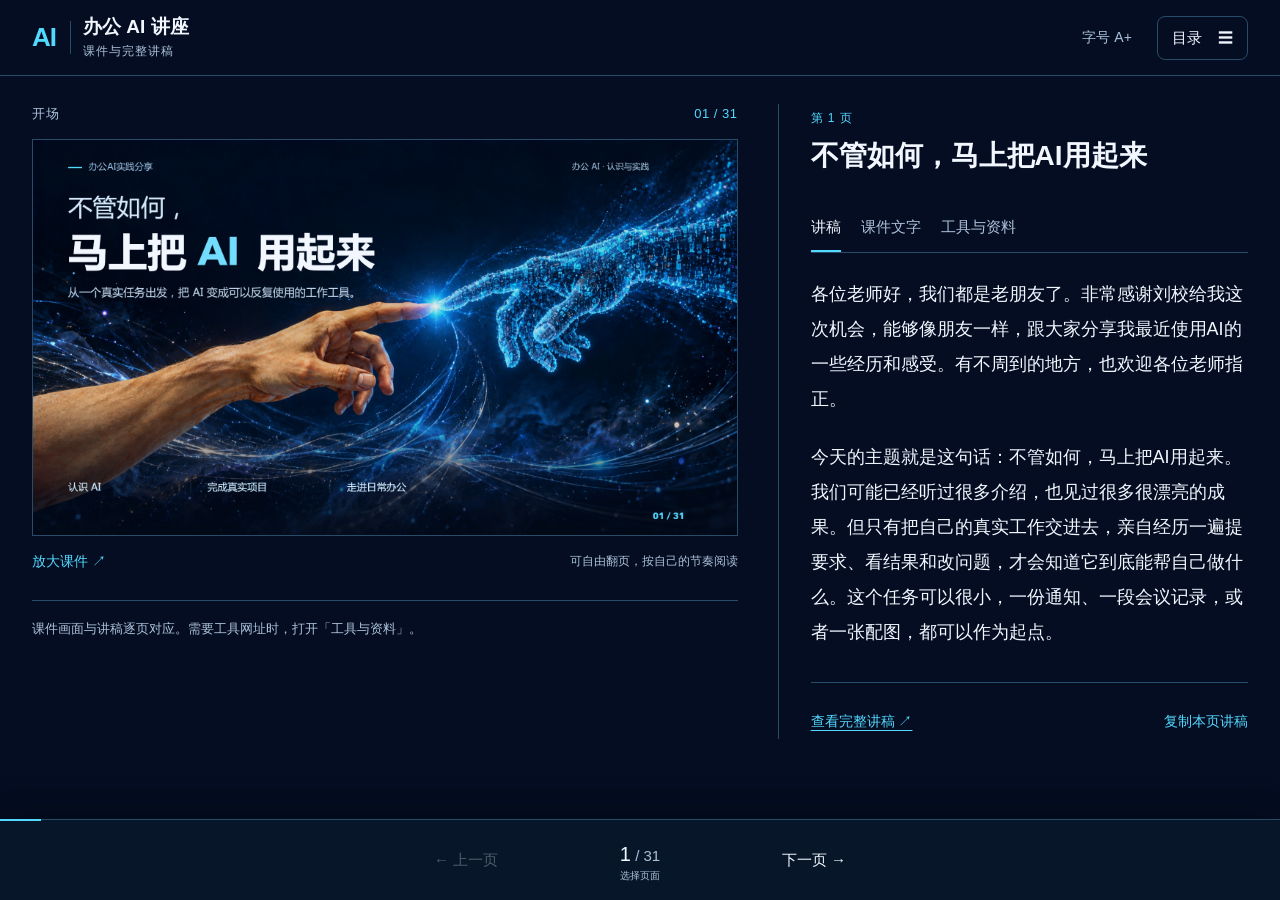
==== index.html @ ae39d6be "Publish office AI lecture for mobile access testing" ====
<!doctype html>
<html lang="zh-CN">
<head>
<meta charset="utf-8"><meta name="viewport" content="width=device-width,initial-scale=1,viewport-fit=cover">
<meta name="theme-color" content="#040d21"><meta name="description" content="办公AI讲座终版。自由翻阅31页课件、完整讲稿、视频和工具资料。">
<meta name="robots" content="noindex,nofollow"><title>办公 AI 讲座 · 课件与讲稿</title>
<link rel="stylesheet" href="styles.css"><script src="lecture-data.js" defer></script><script src="app.js" defer></script>
</head>
<body>
<a class="skip" href="#reading">跳到本页内容</a>
<header class="topbar"><a href="#slide-1" class="brand" aria-label="回到课件首页"><span class="brand-mark">AI</span><span>办公 AI 讲座<small>课件与完整讲稿</small></span></a><div class="header-actions"><button id="text-size" class="quiet" aria-label="调整讲稿字号">字号 A+</button><button id="open-toc" class="toc-button" aria-label="打开目录">目录 <span aria-hidden="true">☰</span></button></div></header>
<main id="main" class="workspace">
<section class="visual-column" aria-label="课件与视频"><div class="section-heading"><span id="chapter">认识与实践</span><span id="visual-page">01 / 31</span></div>
<div id="slide-stage" class="slide-stage"><button id="zoom-slide" aria-label="放大当前课件"><img id="slide-image" width="1920" height="1080" alt="" fetchpriority="high"></button><div id="slide-video-thumb"></div><div id="slide-resource-hotspot"></div></div>
<div class="slide-tools"><button id="zoom-link" class="text-button">放大课件 ↗</button><span>可自由翻页，按自己的节奏阅读</span></div>
<div id="media-section" hidden></div>
<div class="desktop-tip">课件画面与讲稿逐页对应。需要工具网址时，打开「工具与资料」。</div>
</section>
<section class="reading-column" id="reading" tabindex="-1"><div class="reading-title"><span id="page-label" class="eyebrow">第 1 页</span><h1 id="page-title"></h1></div>
<div role="tablist" class="tabs" aria-label="本页内容"><button role="tab" id="tab-talk" data-view="talk" aria-selected="true" aria-controls="content-panel">讲稿</button><button role="tab" id="tab-text" data-view="text" aria-selected="false" aria-controls="content-panel">课件文字</button><button role="tab" id="tab-resources" data-view="resources" aria-selected="false" aria-controls="content-panel">工具与资料</button></div>
<article id="content-panel" role="tabpanel" aria-labelledby="tab-talk"></article>
<div class="reading-end"><a href="manuscript.html" target="_blank" rel="noopener">查看完整讲稿 ↗</a><button id="copy-note" class="text-button">复制本页讲稿</button></div>
</section>
</main>
<nav class="page-nav" aria-label="课件翻页"><button id="prev" aria-label="上一页">← <span>上一页</span></button><button id="page-picker" aria-label="通过目录选择页码"><strong id="current-page">1</strong><span> / 31</span><span class="nav-menu">选择页面</span></button><button id="next" aria-label="下一页"><span>下一页</span> →</button><div id="progress" aria-hidden="true"></div></nav>
<dialog id="toc-dialog" aria-labelledby="toc-title"><div class="dialog-head"><h2 id="toc-title">课件目录</h2><button id="close-toc" aria-label="关闭目录">关闭 ✕</button></div><label class="search-label" for="toc-search">按页码、标题或讲稿内容查找</label><input id="toc-search" type="search" placeholder="例如：数字人、画图、26" autocomplete="off"><div id="toc-list"></div><p id="toc-empty" hidden>没有找到相关页面，请换一个关键词。</p></dialog>
<dialog id="zoom-dialog" aria-label="课件大图"><div class="dialog-head"><span>可双指缩放查看细节</span><button id="close-zoom" aria-label="关闭大图">关闭 ✕</button></div><div class="zoom-scroll"><img id="zoom-image" alt="当前课件大图"></div><a id="original-image" target="_blank" rel="noopener">单独打开原图 ↗</a></dialog>
<div id="toast" role="status" aria-live="polite"></div>
<noscript><p class="noscript">请启用 JavaScript 自由翻页，或<a href="manuscript.html">直接查看完整课件与讲稿</a>。</p></noscript>
</body></html>
---- styles.css ----
:root{--bg:#040d21;--surface:#0b1a2d;--ink:#f2f7ff;--muted:#adc1db;--accent:#53d8ff;--line:#284c67;--note-size:18px;--bar-height:76px;color-scheme:dark}*{box-sizing:border-box}html{scroll-behavior:auto}body{margin:0;background:var(--bg);color:var(--ink);font-family:-apple-system,BlinkMacSystemFont,"PingFang SC","Microsoft YaHei",sans-serif;line-height:1.6}button,input,a{-webkit-tap-highlight-color:transparent}button,input{font:inherit}button{cursor:pointer;color:inherit;background:transparent;border:1px solid var(--line);border-radius:8px;min-height:44px;padding:8px 14px}button:hover{border-color:var(--accent);background:#132c43}button:active{background:#1a3b52}button:disabled{opacity:.3;cursor:default}button:focus-visible,a:focus-visible,input:focus-visible{outline:3px solid var(--accent);outline-offset:3px}a{color:var(--accent);text-underline-offset:4px;overflow-wrap:anywhere}a:hover{color:var(--ink)}[hidden]{display:none!important}p,h1,h2,h3{margin-top:0;text-wrap:pretty}p{margin-bottom:1.25em}.skip{position:fixed;top:-80px;padding:12px;background:var(--surface);z-index:50}.skip:focus{top:0}.topbar{height:var(--bar-height);padding:0 32px;display:flex;align-items:center;justify-content:space-between;border-bottom:1px solid var(--line);background:var(--bg);gap:16px}.brand{display:flex;align-items:center;gap:12px;text-decoration:none;color:var(--ink);font-size:19px;font-weight:650;line-height:1.3}.brand small{display:block;color:var(--muted);font-weight:400;font-size:12px;letter-spacing:.08em;margin-top:4px}.brand-mark{font-size:26px;font-weight:700;letter-spacing:-1px;color:var(--accent);border-right:1px solid var(--line);padding-right:14px}.header-actions{display:flex;align-items:center;gap:10px}.quiet{font-size:14px;border-color:transparent;color:var(--muted)}.toc-button{font-size:15px}.toc-button span{margin-left:12px}.workspace{max-width:1760px;margin:auto;display:grid;grid-template-columns:minmax(0,1.5fr) minmax(350px,1fr);gap:40px;padding:28px 32px 116px}.visual-column{position:sticky;top:24px;align-self:start;min-width:0}.section-heading{display:flex;align-items:center;justify-content:space-between;color:var(--muted);font-size:13px;margin-bottom:14px;letter-spacing:.04em}.section-heading span:last-child{color:var(--accent)}.slide-stage{position:relative;aspect-ratio:16/9;background:#020814;overflow:hidden;border:1px solid var(--line)}#zoom-slide{padding:0;border:0;border-radius:0;width:100%;height:100%;display:block;min-height:0;background:none}#slide-image{display:block;width:100%;height:auto;aspect-ratio:16/9;object-fit:contain}.slide-tools{display:flex;justify-content:space-between;align-items:center;gap:16px;margin:8px 0 20px;font-size:12px;color:var(--muted)}.text-button{padding:4px 0;min-height:36px;border:0;color:var(--accent);font-size:14px}.text-button:hover{background:transparent;text-decoration:underline}.desktop-tip{font-size:13px;color:var(--muted);border-top:1px solid var(--line);padding-top:18px;margin-top:20px}.reading-column{min-width:0;border-left:1px solid var(--line);padding-left:32px}.reading-title{min-height:100px}.eyebrow{font-size:12px;color:var(--accent);letter-spacing:.08em}h1{font-size:28px;line-height:1.4;margin:6px 0 20px;font-weight:600}.tabs{display:flex;gap:20px;border-bottom:1px solid var(--line);margin-bottom:24px}.tabs button{border:0;border-radius:0;padding:9px 0 12px;font-size:15px;color:var(--muted);min-height:48px;white-space:nowrap}.tabs button[aria-selected=true]{color:var(--ink);box-shadow:inset 0 -2px var(--accent)}.tabs button:hover{background:none;color:var(--accent)}#content-panel{font-size:var(--note-size);line-height:1.95;overflow-wrap:anywhere;min-height:220px}#content-panel p{white-space:pre-wrap}.note-text{white-space:pre-wrap}.reading-end{display:flex;justify-content:space-between;gap:20px;align-items:center;border-top:1px solid var(--line);padding-top:20px;margin-top:32px;font-size:14px}.resource-list{list-style:none;margin:0 0 28px;padding:0}.resource-list li{display:flex;align-items:center;gap:12px;border-bottom:1px solid var(--line);padding:12px 0}.resource-list a{flex:1;line-height:1.6;text-decoration:none;font-size:16px}.resource-list small{display:block;font-size:11px;color:var(--muted);line-height:1.5;word-break:break-all}.resource-list button{font-size:12px;min-width:48px;padding:6px 8px}.prep-heading{font-size:17px;color:var(--ink);font-weight:600;margin-bottom:12px}.prep-note{font-size:15px;color:var(--muted);white-space:pre-wrap;line-height:1.9}.content-label{font-size:18px;color:var(--accent);margin:26px 0 8px}table{border-collapse:collapse;width:100%;font-size:14px;line-height:1.6;margin:16px 0}td,th{padding:9px 7px;text-align:left;border-bottom:1px solid var(--line)}th{color:var(--accent);font-weight:500}.table-scroll{overflow-x:auto}.page-nav{position:fixed;bottom:0;left:0;width:100%;display:flex;justify-content:center;align-items:center;gap:48px;z-index:10;background:#071629;box-shadow:0 -10px 30px #02071166;border-top:1px solid var(--line);padding:10px 24px calc(10px + env(safe-area-inset-bottom));min-height:74px}.page-nav button{border:0;font-size:15px;min-width:132px}.page-nav #page-picker{min-width:120px;color:var(--muted)}#current-page{font-size:20px;color:var(--ink);font-weight:500}.nav-menu{display:block;font-size:10px;line-height:1.2;color:var(--muted)}#progress{position:absolute;top:-1px;left:0;height:2px;background:var(--accent);width:3.22%;transition:width .15s}dialog{color:var(--ink);background:var(--surface);border:1px solid var(--line);border-radius:12px;padding:24px;width:min(680px,calc(100% - 28px));max-height:85dvh}dialog::backdrop{background:#000b}.dialog-head{display:flex;justify-content:space-between;align-items:center;gap:20px;margin-bottom:18px}.dialog-head h2{font-size:24px;margin:0}.dialog-head button{font-size:14px}.search-label{display:block;font-size:13px;color:var(--muted);margin-bottom:8px}#toc-search{width:100%;padding:12px 14px;border:1px solid var(--line);background:var(--bg);border-radius:8px;color:var(--ink);margin-bottom:18px;min-height:48px}#toc-list{display:grid;gap:8px}.toc-item{display:flex;align-items:center;gap:14px;text-align:left;width:100%;padding:10px;font-size:15px}.toc-item img{width:88px;aspect-ratio:16/9;object-fit:contain}.toc-item span{flex:1}.toc-item small{display:block;color:var(--muted);font-size:11px}.toc-item[aria-current=page]{border-color:var(--accent);background:#123248}#zoom-dialog{width:min(1600px,calc(100% - 20px));max-height:94dvh;padding:14px}.zoom-scroll{overflow:auto;background:#020814}.zoom-scroll img{width:100%;height:auto;display:block;min-width:720px}#original-image{display:block;font-size:14px;padding:12px 0 0}#toast{position:fixed;bottom:100px;left:50%;transform:translateX(-50%);background:var(--ink);color:var(--bg);border-radius:6px;padding:10px 18px;font-size:14px;max-width:85vw;display:none;z-index:50}#toast.show{display:block}.noscript{margin:40px}.video-card{border-top:1px solid var(--line);padding-top:18px;margin-top:18px}.video-head{display:flex;align-items:center;justify-content:space-between;gap:12px;margin-bottom:12px;font-size:14px}.video-head strong{font-weight:500}.video-player{aspect-ratio:16/9;position:relative;width:100%;background:#000;border:1px solid var(--line);overflow:hidden}.video-player.portrait{aspect-ratio:1.55}.video-player video,.video-player iframe{width:100%;height:100%;display:block;border:0;object-fit:contain}.video-start{display:flex;width:100%;height:100%;flex-direction:column;justify-content:center;align-items:center;gap:10px;border:0;border-radius:0;background:#081628 center/cover no-repeat;position:relative}.video-start:before{content:"";position:absolute;inset:0;background:#020a19aa}.video-start span{position:relative;color:white}.play-symbol{font-size:38px;color:var(--accent)!important}.video-footer{display:flex;gap:16px;align-items:center;margin:8px 0;font-size:13px}.video-status{font-size:12px;color:var(--muted);margin:6px 0 0}.thumb-play{position:absolute;background:#000;border-radius:0;padding:0;min-height:0;overflow:hidden}.thumb-play img{display:block;width:100%;height:100%;object-fit:contain}.thumb-play span{position:absolute;inset:0;display:grid;place-items:center;font-size:clamp(14px,2vw,32px);color:white;text-shadow:0 0 8px #000}.slide-text-lead{color:var(--muted)}
@media(min-width:1450px){.workspace{gap:48px}.reading-column{padding-left:40px}}@media(max-width:980px){.topbar{padding:0 20px}.workspace{grid-template-columns:1fr;max-width:800px;padding:20px 20px 110px;gap:24px}.visual-column{position:static}.reading-column{border-left:0;padding-left:0;border-top:1px solid var(--line);padding-top:24px}.reading-title{min-height:0}.desktop-tip{display:none}h1{font-size:26px}.slide-tools{margin-bottom:0}.section-heading{margin-bottom:10px}.video-card{margin-top:16px}}@media(max-width:540px){:root{--bar-height:68px}.topbar{padding:0 16px}.brand{font-size:16px;gap:9px}.brand-mark{font-size:23px;padding-right:10px}.brand small{font-size:10px}.header-actions{gap:4px}.header-actions button{padding:8px;font-size:13px}.toc-button span{margin-left:5px}.workspace{padding:16px 14px 110px;gap:22px}.section-heading{font-size:11px}.slide-tools{font-size:10px;gap:8px}.text-button{font-size:13px}h1{font-size:24px}.reading-column{padding:20px 4px 0}.tabs{gap:26px;margin-bottom:20px}.tabs button{font-size:15px}#content-panel{line-height:1.95}.reading-end{font-size:13px;gap:10px}.page-nav{gap:0;justify-content:space-between;padding:7px 12px calc(7px + env(safe-area-inset-bottom))}.page-nav button{min-width:88px;padding:6px 10px;font-size:14px}dialog{padding:16px}.toc-item img{width:70px}.toc-item{font-size:14px}.video-head{font-size:13px}.video-footer{font-size:12px;gap:12px}.thumb-play span{font-size:24px}}@media(prefers-reduced-motion:reduce){*{transition:none!important}}@media print{.topbar,.page-nav,.slide-tools,.tabs,.reading-end,dialog{display:none}.workspace{display:block;padding:0}.visual-column{position:static}.reading-column{border:0;padding:20px 0}body{background:white;color:black}.video-card{display:none}}

.resource-hotspot{position:absolute;z-index:3;border:0;background:transparent;cursor:pointer}.resource-hotspot:focus-visible{outline:3px solid #75d7f5;outline-offset:0}
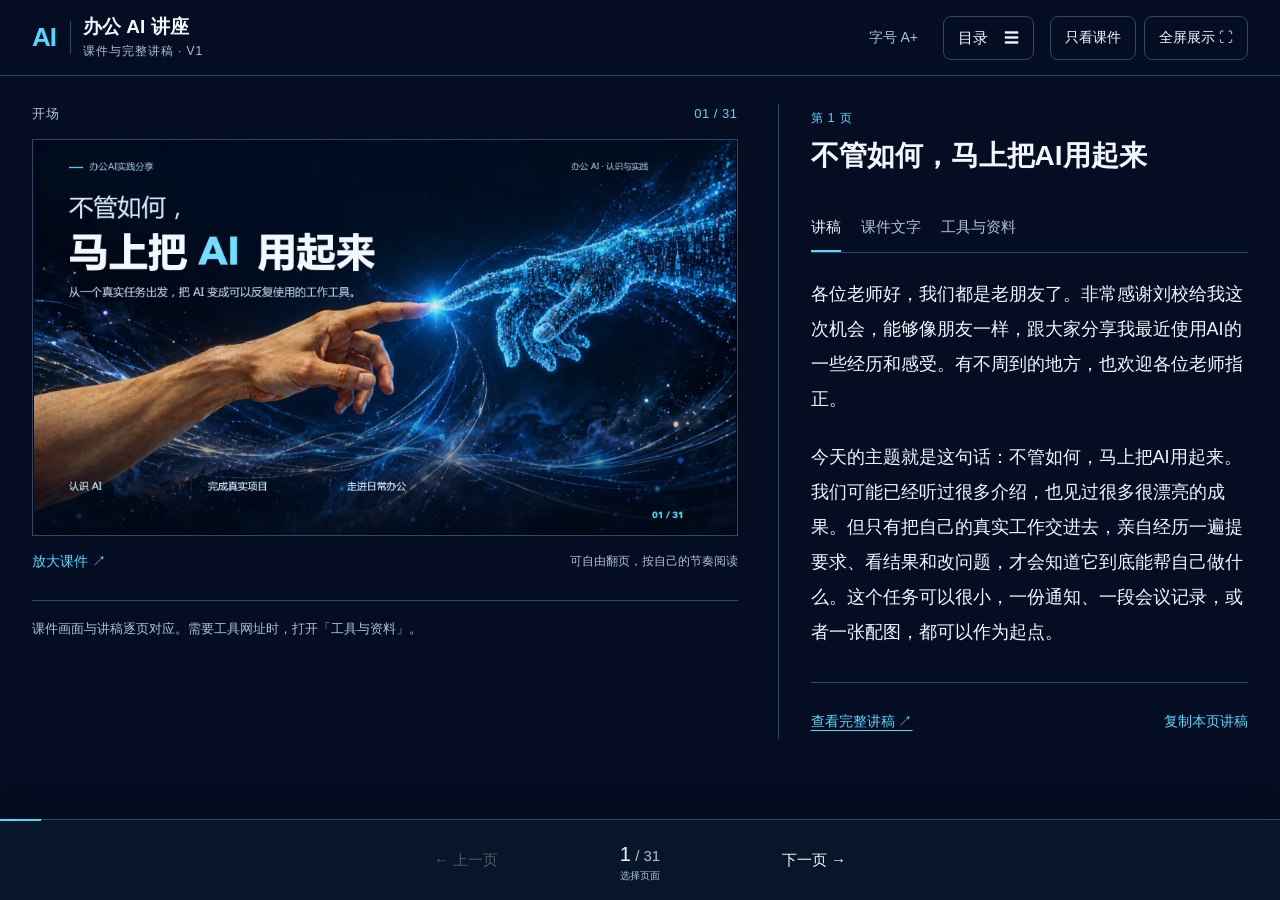
==== commit 57b4c41f: "发布办公AI讲座-V1：清理公开内容并支持全屏课件" ====
--- a/index.html
+++ b/index.html
@@ -4,16 +4,16 @@
 <meta charset="utf-8"><meta name="viewport" content="width=device-width,initial-scale=1,viewport-fit=cover">
 <meta name="theme-color" content="#040d21"><meta name="description" content="办公AI讲座终版。自由翻阅31页课件、完整讲稿、视频和工具资料。">
 <meta name="robots" content="noindex,nofollow"><title>办公 AI 讲座 · 课件与讲稿</title>
-<link rel="stylesheet" href="styles.css"><script src="lecture-data.js" defer></script><script src="app.js" defer></script>
+<link rel="stylesheet" href="styles.css?v=2655228d3a"><script src="lecture-data.js?v=72acbd065c" defer></script><script src="app.js?v=e5304cda63" defer></script>
 </head>
 <body>
 <a class="skip" href="#reading">跳到本页内容</a>
-<header class="topbar"><a href="#slide-1" class="brand" aria-label="回到课件首页"><span class="brand-mark">AI</span><span>办公 AI 讲座<small>课件与完整讲稿</small></span></a><div class="header-actions"><button id="text-size" class="quiet" aria-label="调整讲稿字号">字号 A+</button><button id="open-toc" class="toc-button" aria-label="打开目录">目录 <span aria-hidden="true">☰</span></button></div></header>
+<header class="topbar"><a href="#slide-1" class="brand" aria-label="回到课件首页"><span class="brand-mark">AI</span><span>办公 AI 讲座<small>课件与完整讲稿 · V1</small></span></a><div class="header-actions"><button id="text-size" class="quiet" aria-label="调整讲稿字号">字号 A+</button><button id="open-toc" class="toc-button" aria-label="打开目录">目录 <span aria-hidden="true">☰</span></button></div><div class="display-actions"><button id="toggle-view" aria-pressed="false">只看课件</button><button id="enter-fullscreen">全屏展示 ⛶</button></div></header>
+<div id="presentation-controls" class="presentation-controls" hidden><span class="presentation-title">办公 AI 讲座</span><button id="presentation-toc">目录</button><button id="presentation-video" hidden>播放视频</button><button id="presentation-resources" hidden>工具链接</button><button id="exit-fullscreen">退出全屏 ✕</button></div>
 <main id="main" class="workspace">
 <section class="visual-column" aria-label="课件与视频"><div class="section-heading"><span id="chapter">认识与实践</span><span id="visual-page">01 / 31</span></div>
 <div id="slide-stage" class="slide-stage"><button id="zoom-slide" aria-label="放大当前课件"><img id="slide-image" width="1920" height="1080" alt="" fetchpriority="high"></button><div id="slide-video-thumb"></div><div id="slide-resource-hotspot"></div></div>
-<div class="slide-tools"><button id="zoom-link" class="text-button">放大课件 ↗</button><span>可自由翻页，按自己的节奏阅读</span></div>
-<div id="media-section" hidden></div>
+<div class="slide-tools"><div class="slide-tool-actions"><button id="zoom-link" class="text-button">放大课件 ↗</button><button id="open-video" class="text-button" hidden>播放本页视频 ▶</button><button id="open-resources" class="text-button" hidden>工具链接 ↗</button></div><span>可自由翻页，按自己的节奏阅读</span></div>
 <div class="desktop-tip">课件画面与讲稿逐页对应。需要工具网址时，打开「工具与资料」。</div>
 </section>
 <section class="reading-column" id="reading" tabindex="-1"><div class="reading-title"><span id="page-label" class="eyebrow">第 1 页</span><h1 id="page-title"></h1></div>
@@ -25,6 +25,8 @@
 <nav class="page-nav" aria-label="课件翻页"><button id="prev" aria-label="上一页">← <span>上一页</span></button><button id="page-picker" aria-label="通过目录选择页码"><strong id="current-page">1</strong><span> / 31</span><span class="nav-menu">选择页面</span></button><button id="next" aria-label="下一页"><span>下一页</span> →</button><div id="progress" aria-hidden="true"></div></nav>
 <dialog id="toc-dialog" aria-labelledby="toc-title"><div class="dialog-head"><h2 id="toc-title">课件目录</h2><button id="close-toc" aria-label="关闭目录">关闭 ✕</button></div><label class="search-label" for="toc-search">按页码、标题或讲稿内容查找</label><input id="toc-search" type="search" placeholder="例如：数字人、画图、26" autocomplete="off"><div id="toc-list"></div><p id="toc-empty" hidden>没有找到相关页面，请换一个关键词。</p></dialog>
 <dialog id="zoom-dialog" aria-label="课件大图"><div class="dialog-head"><span>可双指缩放查看细节</span><button id="close-zoom" aria-label="关闭大图">关闭 ✕</button></div><div class="zoom-scroll"><img id="zoom-image" alt="当前课件大图"></div><a id="original-image" target="_blank" rel="noopener">单独打开原图 ↗</a></dialog>
+<dialog id="media-dialog" aria-labelledby="media-dialog-title"><div class="dialog-head"><h2 id="media-dialog-title">本页视频</h2><button id="close-media" aria-label="关闭视频">关闭 ✕</button></div><div id="media-section" hidden></div></dialog>
+<dialog id="resources-dialog" aria-labelledby="resources-dialog-title"><div class="dialog-head"><h2 id="resources-dialog-title">本页工具与资料</h2><button id="close-resources" aria-label="关闭工具与资料">关闭 ✕</button></div><div id="resource-dialog-content"></div></dialog>
 <div id="toast" role="status" aria-live="polite"></div>
 <noscript><p class="noscript">请启用 JavaScript 自由翻页，或<a href="manuscript.html">直接查看完整课件与讲稿</a>。</p></noscript>
 </body></html>
--- a/styles.css
+++ b/styles.css
@@ -1,4 +1,28 @@
-:root{--bg:#040d21;--surface:#0b1a2d;--ink:#f2f7ff;--muted:#adc1db;--accent:#53d8ff;--line:#284c67;--note-size:18px;--bar-height:76px;color-scheme:dark}*{box-sizing:border-box}html{scroll-behavior:auto}body{margin:0;background:var(--bg);color:var(--ink);font-family:-apple-system,BlinkMacSystemFont,"PingFang SC","Microsoft YaHei",sans-serif;line-height:1.6}button,input,a{-webkit-tap-highlight-color:transparent}button,input{font:inherit}button{cursor:pointer;color:inherit;background:transparent;border:1px solid var(--line);border-radius:8px;min-height:44px;padding:8px 14px}button:hover{border-color:var(--accent);background:#132c43}button:active{background:#1a3b52}button:disabled{opacity:.3;cursor:default}button:focus-visible,a:focus-visible,input:focus-visible{outline:3px solid var(--accent);outline-offset:3px}a{color:var(--accent);text-underline-offset:4px;overflow-wrap:anywhere}a:hover{color:var(--ink)}[hidden]{display:none!important}p,h1,h2,h3{margin-top:0;text-wrap:pretty}p{margin-bottom:1.25em}.skip{position:fixed;top:-80px;padding:12px;background:var(--surface);z-index:50}.skip:focus{top:0}.topbar{height:var(--bar-height);padding:0 32px;display:flex;align-items:center;justify-content:space-between;border-bottom:1px solid var(--line);background:var(--bg);gap:16px}.brand{display:flex;align-items:center;gap:12px;text-decoration:none;color:var(--ink);font-size:19px;font-weight:650;line-height:1.3}.brand small{display:block;color:var(--muted);font-weight:400;font-size:12px;letter-spacing:.08em;margin-top:4px}.brand-mark{font-size:26px;font-weight:700;letter-spacing:-1px;color:var(--accent);border-right:1px solid var(--line);padding-right:14px}.header-actions{display:flex;align-items:center;gap:10px}.quiet{font-size:14px;border-color:transparent;color:var(--muted)}.toc-button{font-size:15px}.toc-button span{margin-left:12px}.workspace{max-width:1760px;margin:auto;display:grid;grid-template-columns:minmax(0,1.5fr) minmax(350px,1fr);gap:40px;padding:28px 32px 116px}.visual-column{position:sticky;top:24px;align-self:start;min-width:0}.section-heading{display:flex;align-items:center;justify-content:space-between;color:var(--muted);font-size:13px;margin-bottom:14px;letter-spacing:.04em}.section-heading span:last-child{color:var(--accent)}.slide-stage{position:relative;aspect-ratio:16/9;background:#020814;overflow:hidden;border:1px solid var(--line)}#zoom-slide{padding:0;border:0;border-radius:0;width:100%;height:100%;display:block;min-height:0;background:none}#slide-image{display:block;width:100%;height:auto;aspect-ratio:16/9;object-fit:contain}.slide-tools{display:flex;justify-content:space-between;align-items:center;gap:16px;margin:8px 0 20px;font-size:12px;color:var(--muted)}.text-button{padding:4px 0;min-height:36px;border:0;color:var(--accent);font-size:14px}.text-button:hover{background:transparent;text-decoration:underline}.desktop-tip{font-size:13px;color:var(--muted);border-top:1px solid var(--line);padding-top:18px;margin-top:20px}.reading-column{min-width:0;border-left:1px solid var(--line);padding-left:32px}.reading-title{min-height:100px}.eyebrow{font-size:12px;color:var(--accent);letter-spacing:.08em}h1{font-size:28px;line-height:1.4;margin:6px 0 20px;font-weight:600}.tabs{display:flex;gap:20px;border-bottom:1px solid var(--line);margin-bottom:24px}.tabs button{border:0;border-radius:0;padding:9px 0 12px;font-size:15px;color:var(--muted);min-height:48px;white-space:nowrap}.tabs button[aria-selected=true]{color:var(--ink);box-shadow:inset 0 -2px var(--accent)}.tabs button:hover{background:none;color:var(--accent)}#content-panel{font-size:var(--note-size);line-height:1.95;overflow-wrap:anywhere;min-height:220px}#content-panel p{white-space:pre-wrap}.note-text{white-space:pre-wrap}.reading-end{display:flex;justify-content:space-between;gap:20px;align-items:center;border-top:1px solid var(--line);padding-top:20px;margin-top:32px;font-size:14px}.resource-list{list-style:none;margin:0 0 28px;padding:0}.resource-list li{display:flex;align-items:center;gap:12px;border-bottom:1px solid var(--line);padding:12px 0}.resource-list a{flex:1;line-height:1.6;text-decoration:none;font-size:16px}.resource-list small{display:block;font-size:11px;color:var(--muted);line-height:1.5;word-break:break-all}.resource-list button{font-size:12px;min-width:48px;padding:6px 8px}.prep-heading{font-size:17px;color:var(--ink);font-weight:600;margin-bottom:12px}.prep-note{font-size:15px;color:var(--muted);white-space:pre-wrap;line-height:1.9}.content-label{font-size:18px;color:var(--accent);margin:26px 0 8px}table{border-collapse:collapse;width:100%;font-size:14px;line-height:1.6;margin:16px 0}td,th{padding:9px 7px;text-align:left;border-bottom:1px solid var(--line)}th{color:var(--accent);font-weight:500}.table-scroll{overflow-x:auto}.page-nav{position:fixed;bottom:0;left:0;width:100%;display:flex;justify-content:center;align-items:center;gap:48px;z-index:10;background:#071629;box-shadow:0 -10px 30px #02071166;border-top:1px solid var(--line);padding:10px 24px calc(10px + env(safe-area-inset-bottom));min-height:74px}.page-nav button{border:0;font-size:15px;min-width:132px}.page-nav #page-picker{min-width:120px;color:var(--muted)}#current-page{font-size:20px;color:var(--ink);font-weight:500}.nav-menu{display:block;font-size:10px;line-height:1.2;color:var(--muted)}#progress{position:absolute;top:-1px;left:0;height:2px;background:var(--accent);width:3.22%;transition:width .15s}dialog{color:var(--ink);background:var(--surface);border:1px solid var(--line);border-radius:12px;padding:24px;width:min(680px,calc(100% - 28px));max-height:85dvh}dialog::backdrop{background:#000b}.dialog-head{display:flex;justify-content:space-between;align-items:center;gap:20px;margin-bottom:18px}.dialog-head h2{font-size:24px;margin:0}.dialog-head button{font-size:14px}.search-label{display:block;font-size:13px;color:var(--muted);margin-bottom:8px}#toc-search{width:100%;padding:12px 14px;border:1px solid var(--line);background:var(--bg);border-radius:8px;color:var(--ink);margin-bottom:18px;min-height:48px}#toc-list{display:grid;gap:8px}.toc-item{display:flex;align-items:center;gap:14px;text-align:left;width:100%;padding:10px;font-size:15px}.toc-item img{width:88px;aspect-ratio:16/9;object-fit:contain}.toc-item span{flex:1}.toc-item small{display:block;color:var(--muted);font-size:11px}.toc-item[aria-current=page]{border-color:var(--accent);background:#123248}#zoom-dialog{width:min(1600px,calc(100% - 20px));max-height:94dvh;padding:14px}.zoom-scroll{overflow:auto;background:#020814}.zoom-scroll img{width:100%;height:auto;display:block;min-width:720px}#original-image{display:block;font-size:14px;padding:12px 0 0}#toast{position:fixed;bottom:100px;left:50%;transform:translateX(-50%);background:var(--ink);color:var(--bg);border-radius:6px;padding:10px 18px;font-size:14px;max-width:85vw;display:none;z-index:50}#toast.show{display:block}.noscript{margin:40px}.video-card{border-top:1px solid var(--line);padding-top:18px;margin-top:18px}.video-head{display:flex;align-items:center;justify-content:space-between;gap:12px;margin-bottom:12px;font-size:14px}.video-head strong{font-weight:500}.video-player{aspect-ratio:16/9;position:relative;width:100%;background:#000;border:1px solid var(--line);overflow:hidden}.video-player.portrait{aspect-ratio:1.55}.video-player video,.video-player iframe{width:100%;height:100%;display:block;border:0;object-fit:contain}.video-start{display:flex;width:100%;height:100%;flex-direction:column;justify-content:center;align-items:center;gap:10px;border:0;border-radius:0;background:#081628 center/cover no-repeat;position:relative}.video-start:before{content:"";position:absolute;inset:0;background:#020a19aa}.video-start span{position:relative;color:white}.play-symbol{font-size:38px;color:var(--accent)!important}.video-footer{display:flex;gap:16px;align-items:center;margin:8px 0;font-size:13px}.video-status{font-size:12px;color:var(--muted);margin:6px 0 0}.thumb-play{position:absolute;background:#000;border-radius:0;padding:0;min-height:0;overflow:hidden}.thumb-play img{display:block;width:100%;height:100%;object-fit:contain}.thumb-play span{position:absolute;inset:0;display:grid;place-items:center;font-size:clamp(14px,2vw,32px);color:white;text-shadow:0 0 8px #000}.slide-text-lead{color:var(--muted)}
+:root{--bg:#040d21;--surface:#0b1a2d;--ink:#f2f7ff;--muted:#adc1db;--accent:#53d8ff;--line:#284c67;--note-size:18px;--bar-height:76px;color-scheme:dark}*{box-sizing:border-box}html{scroll-behavior:auto}body{margin:0;background:var(--bg);color:var(--ink);font-family:-apple-system,BlinkMacSystemFont,"PingFang SC","Microsoft YaHei",sans-serif;line-height:1.6}button,input,a{-webkit-tap-highlight-color:transparent}button,input{font:inherit}button{cursor:pointer;color:inherit;background:transparent;border:1px solid var(--line);border-radius:8px;min-height:44px;padding:8px 14px}button:hover{border-color:var(--accent);background:#132c43}button:active{background:#1a3b52}button:disabled{opacity:.3;cursor:default}button:focus-visible,a:focus-visible,input:focus-visible{outline:3px solid var(--accent);outline-offset:3px}a{color:var(--accent);text-underline-offset:4px;overflow-wrap:anywhere}a:hover{color:var(--ink)}[hidden]{display:none!important}p,h1,h2,h3{margin-top:0;text-wrap:pretty}p{margin-bottom:1.25em}.skip{position:fixed;top:-80px;padding:12px;background:var(--surface);z-index:50}.skip:focus{top:0}.topbar{height:var(--bar-height);padding:0 32px;display:flex;align-items:center;justify-content:space-between;border-bottom:1px solid var(--line);background:var(--bg);gap:16px}.brand{display:flex;align-items:center;gap:12px;text-decoration:none;color:var(--ink);font-size:19px;font-weight:650;line-height:1.3}.brand small{display:block;color:var(--muted);font-weight:400;font-size:12px;letter-spacing:.08em;margin-top:4px}.brand-mark{font-size:26px;font-weight:700;letter-spacing:-1px;color:var(--accent);border-right:1px solid var(--line);padding-right:14px}.header-actions{display:flex;align-items:center;gap:10px}.quiet{font-size:14px;border-color:transparent;color:var(--muted)}.toc-button{font-size:15px}.toc-button span{margin-left:12px}.workspace{max-width:1760px;margin:auto;display:grid;grid-template-columns:minmax(0,1.5fr) minmax(350px,1fr);gap:40px;padding:28px 32px 116px}.visual-column{position:sticky;top:24px;align-self:start;min-width:0}.section-heading{display:flex;align-items:center;justify-content:space-between;color:var(--muted);font-size:13px;margin-bottom:14px;letter-spacing:.04em}.section-heading span:last-child{color:var(--accent)}.slide-stage{position:relative;aspect-ratio:16/9;background:#020814;overflow:hidden;border:1px solid var(--line)}#zoom-slide{padding:0;border:0;border-radius:0;width:100%;height:100%;display:block;min-height:0;background:none}#slide-image{display:block;width:100%;height:auto;aspect-ratio:16/9;object-fit:contain}.slide-tools{display:flex;justify-content:space-between;align-items:center;gap:16px;margin:8px 0 20px;font-size:12px;color:var(--muted)}.text-button{padding:4px 0;min-height:36px;border:0;color:var(--accent);font-size:14px}.text-button:hover{background:transparent;text-decoration:underline}.desktop-tip{font-size:13px;color:var(--muted);border-top:1px solid var(--line);padding-top:18px;margin-top:20px}.reading-column{min-width:0;border-left:1px solid var(--line);padding-left:32px}.reading-title{min-height:100px}.eyebrow{font-size:12px;color:var(--accent);letter-spacing:.08em}h1{font-size:28px;line-height:1.4;margin:6px 0 20px;font-weight:600}.tabs{display:flex;gap:20px;border-bottom:1px solid var(--line);margin-bottom:24px}.tabs button{border:0;border-radius:0;padding:9px 0 12px;font-size:15px;color:var(--muted);min-height:48px;white-space:nowrap}.tabs button[aria-selected=true]{color:var(--ink);box-shadow:inset 0 -2px var(--accent)}.tabs button:hover{background:none;color:var(--accent)}#content-panel{font-size:var(--note-size);line-height:1.95;overflow-wrap:anywhere;min-height:220px}#content-panel p{white-space:pre-wrap}.note-text{white-space:pre-wrap}.reading-end{display:flex;justify-content:space-between;gap:20px;align-items:center;border-top:1px solid var(--line);padding-top:20px;margin-top:32px;font-size:14px}.resource-list{list-style:none;margin:0 0 28px;padding:0}.resource-list li{display:flex;align-items:center;gap:12px;border-bottom:1px solid var(--line);padding:12px 0}.resource-list a{flex:1;line-height:1.6;text-decoration:none;font-size:16px}.resource-list small{display:block;font-size:11px;color:var(--muted);line-height:1.5;word-break:break-all}.resource-list button{font-size:12px;min-width:48px;padding:6px 8px}.content-label{font-size:18px;color:var(--accent);margin:26px 0 8px}table{border-collapse:collapse;width:100%;font-size:14px;line-height:1.6;margin:16px 0}td,th{padding:9px 7px;text-align:left;border-bottom:1px solid var(--line)}th{color:var(--accent);font-weight:500}.table-scroll{overflow-x:auto}.page-nav{position:fixed;bottom:0;left:0;width:100%;display:flex;justify-content:center;align-items:center;gap:48px;z-index:10;background:#071629;box-shadow:0 -10px 30px #02071166;border-top:1px solid var(--line);padding:10px 24px calc(10px + env(safe-area-inset-bottom));min-height:74px}.page-nav button{border:0;font-size:15px;min-width:132px}.page-nav #page-picker{min-width:120px;color:var(--muted)}#current-page{font-size:20px;color:var(--ink);font-weight:500}.nav-menu{display:block;font-size:10px;line-height:1.2;color:var(--muted)}#progress{position:absolute;top:-1px;left:0;height:2px;background:var(--accent);width:3.22%;transition:width .15s}dialog{color:var(--ink);background:var(--surface);border:1px solid var(--line);border-radius:12px;padding:24px;width:min(680px,calc(100% - 28px));max-height:85dvh}dialog::backdrop{background:#000b}.dialog-head{display:flex;justify-content:space-between;align-items:center;gap:20px;margin-bottom:18px}.dialog-head h2{font-size:24px;margin:0}.dialog-head button{font-size:14px}.search-label{display:block;font-size:13px;color:var(--muted);margin-bottom:8px}#toc-search{width:100%;padding:12px 14px;border:1px solid var(--line);background:var(--bg);border-radius:8px;color:var(--ink);margin-bottom:18px;min-height:48px}#toc-list{display:grid;gap:8px}.toc-item{display:flex;align-items:center;gap:14px;text-align:left;width:100%;padding:10px;font-size:15px}.toc-item img{width:88px;aspect-ratio:16/9;object-fit:contain}.toc-item span{flex:1}.toc-item small{display:block;color:var(--muted);font-size:11px}.toc-item[aria-current=page]{border-color:var(--accent);background:#123248}#zoom-dialog{width:min(1600px,calc(100% - 20px));max-height:94dvh;padding:14px}.zoom-scroll{overflow:auto;background:#020814}.zoom-scroll img{width:100%;height:auto;display:block;min-width:720px}#original-image{display:block;font-size:14px;padding:12px 0 0}#toast{position:fixed;bottom:100px;left:50%;transform:translateX(-50%);background:var(--ink);color:var(--bg);border-radius:6px;padding:10px 18px;font-size:14px;max-width:85vw;display:none;z-index:50}#toast.show{display:block}.noscript{margin:40px}.video-card{border-top:1px solid var(--line);padding-top:18px;margin-top:18px}.video-head{display:flex;align-items:center;justify-content:space-between;gap:12px;margin-bottom:12px;font-size:14px}.video-head strong{font-weight:500}.video-player{aspect-ratio:16/9;position:relative;width:100%;background:#000;border:1px solid var(--line);overflow:hidden}.video-player.portrait{aspect-ratio:1.55}.video-player video,.video-player iframe{width:100%;height:100%;display:block;border:0;object-fit:contain}.video-start{display:flex;width:100%;height:100%;flex-direction:column;justify-content:center;align-items:center;gap:10px;border:0;border-radius:0;background:#081628 center/cover no-repeat;position:relative}.video-start:before{content:"";position:absolute;inset:0;background:#020a19aa}.video-start span{position:relative;color:white}.play-symbol{font-size:38px;color:var(--accent)!important}.video-footer{display:flex;gap:16px;align-items:center;margin:8px 0;font-size:13px}.video-status{font-size:12px;color:var(--muted);margin:6px 0 0}.thumb-play{position:absolute;background:#000;border-radius:0;padding:0;min-height:0;overflow:hidden}.thumb-play img{display:block;width:100%;height:100%;object-fit:contain}.thumb-play span{position:absolute;inset:0;display:grid;place-items:center;font-size:clamp(14px,2vw,32px);color:white;text-shadow:0 0 8px #000}.slide-text-lead{color:var(--muted)}
 @media(min-width:1450px){.workspace{gap:48px}.reading-column{padding-left:40px}}@media(max-width:980px){.topbar{padding:0 20px}.workspace{grid-template-columns:1fr;max-width:800px;padding:20px 20px 110px;gap:24px}.visual-column{position:static}.reading-column{border-left:0;padding-left:0;border-top:1px solid var(--line);padding-top:24px}.reading-title{min-height:0}.desktop-tip{display:none}h1{font-size:26px}.slide-tools{margin-bottom:0}.section-heading{margin-bottom:10px}.video-card{margin-top:16px}}@media(max-width:540px){:root{--bar-height:68px}.topbar{padding:0 16px}.brand{font-size:16px;gap:9px}.brand-mark{font-size:23px;padding-right:10px}.brand small{font-size:10px}.header-actions{gap:4px}.header-actions button{padding:8px;font-size:13px}.toc-button span{margin-left:5px}.workspace{padding:16px 14px 110px;gap:22px}.section-heading{font-size:11px}.slide-tools{font-size:10px;gap:8px}.text-button{font-size:13px}h1{font-size:24px}.reading-column{padding:20px 4px 0}.tabs{gap:26px;margin-bottom:20px}.tabs button{font-size:15px}#content-panel{line-height:1.95}.reading-end{font-size:13px;gap:10px}.page-nav{gap:0;justify-content:space-between;padding:7px 12px calc(7px + env(safe-area-inset-bottom))}.page-nav button{min-width:88px;padding:6px 10px;font-size:14px}dialog{padding:16px}.toc-item img{width:70px}.toc-item{font-size:14px}.video-head{font-size:13px}.video-footer{font-size:12px;gap:12px}.thumb-play span{font-size:24px}}@media(prefers-reduced-motion:reduce){*{transition:none!important}}@media print{.topbar,.page-nav,.slide-tools,.tabs,.reading-end,dialog{display:none}.workspace{display:block;padding:0}.visual-column{position:static}.reading-column{border:0;padding:20px 0}body{background:white;color:black}.video-card{display:none}}
 
 .resource-hotspot{position:absolute;z-index:3;border:0;background:transparent;cursor:pointer}.resource-hotspot:focus-visible{outline:3px solid #75d7f5;outline-offset:0}
+
+/* Read-only lecture viewer: notes, slide-only mode and presentation mode. */
+.topbar{height:auto;min-height:var(--bar-height);padding-top:12px;padding-bottom:12px;flex-wrap:wrap}
+.header-actions{margin-left:auto}.display-actions{display:flex;align-items:center;gap:8px}.display-actions button{font-size:14px;white-space:nowrap}.display-actions #toggle-view[aria-pressed=true]{color:var(--accent);border-color:var(--accent)}
+.slide-tool-actions{display:flex;align-items:center;flex-wrap:wrap;gap:18px}.slide-tools>span{white-space:nowrap}.slide-stage{flex-shrink:0}#slide-image{height:100%;object-fit:contain}
+.presentation-controls{display:flex;position:fixed;inset:0 0 auto;align-items:center;justify-content:flex-end;gap:8px;padding:8px max(14px,env(safe-area-inset-right)) 8px max(14px,env(safe-area-inset-left));background:#071629;z-index:12;border-bottom:1px solid var(--line)}
+.presentation-controls button{min-height:38px;padding:6px 12px;font-size:13px;white-space:nowrap}.presentation-title{font-size:14px;color:var(--muted);margin-right:auto}
+.slides-only .workspace{display:flex;align-items:center;justify-content:center;max-width:none;height:calc(100dvh - var(--display-top,100px) - var(--display-bottom,80px));padding:12px 20px;gap:0}
+.slides-only .visual-column{position:static;display:flex;flex-direction:column;align-items:center;justify-content:center;width:100%;height:100%;min-height:0}
+.slides-only .reading-column,.slides-only .desktop-tip{display:none}
+.slides-only .slide-stage,.slides-only .section-heading,.slides-only .slide-tools{width:min(100%,calc(var(--stage-height,50vh) * 16 / 9))}
+.slides-only .section-heading{margin:0 0 10px}.slides-only .slide-tools{margin:8px 0 0;flex-shrink:0}.slides-only .slide-tools>span{display:none}
+.is-presenting{position:fixed;inset:0;overflow:hidden;height:100dvh;background:#01050c}
+.is-presenting .topbar,.is-presenting .section-heading,.is-presenting .slide-tools,.is-presenting .skip{display:none}
+.is-presenting .workspace{position:absolute;top:var(--display-top,54px);left:0;width:100%;padding:8px 12px;margin:0}
+.is-presenting .page-nav{padding-top:5px;padding-bottom:calc(5px + env(safe-area-inset-bottom));min-height:58px;background:#07101d;box-shadow:none}
+.is-presenting .page-nav button{min-height:42px}.is-presenting .slide-stage{border-color:transparent}
+#media-dialog{width:min(1000px,calc(100vw - 24px),calc((100dvh - 180px) * 16 / 9));min-width:min(320px,calc(100vw - 24px));max-height:94dvh;padding:18px;overflow:auto}
+#media-dialog .dialog-head{margin-bottom:12px;gap:12px}#media-dialog .dialog-head h2{font-size:17px;line-height:1.4}#media-dialog .dialog-head button{flex-shrink:0}
+#media-dialog .video-card{border:0;padding:0;margin:0}#media-dialog .video-footer{flex-wrap:wrap}.video-player{flex-shrink:0}
+#resource-dialog-content{font-size:16px;line-height:1.8}#resource-dialog-content .resource-list{margin-bottom:0}
+.toc-item img{height:auto;min-width:70px;background:#020814}.toc-item{min-height:70px}
+@media(max-width:760px){.topbar{gap:8px 12px}.display-actions{width:100%;justify-content:flex-end;border-top:1px solid #284c6766;padding-top:8px}.display-actions button{min-height:40px;padding:6px 12px}.slide-tools{align-items:flex-start}.slide-tools>span{display:none}.slides-only .workspace{padding:10px 12px}.slide-tool-actions{gap:14px}.presentation-title{display:none}.presentation-controls{justify-content:space-between;gap:4px;padding:6px 10px}.presentation-controls button{font-size:12px;padding:6px 8px}.is-presenting .workspace{padding:8px}.is-presenting .page-nav{min-height:55px}#media-dialog{padding:12px}}
+@media print{.display-actions,.presentation-controls{display:none!important}.slides-only .workspace{display:block;height:auto;padding:0}.slides-only .visual-column{display:block;height:auto}.slides-only .slide-stage{width:100%}.is-presenting{position:static;height:auto;overflow:visible}}
